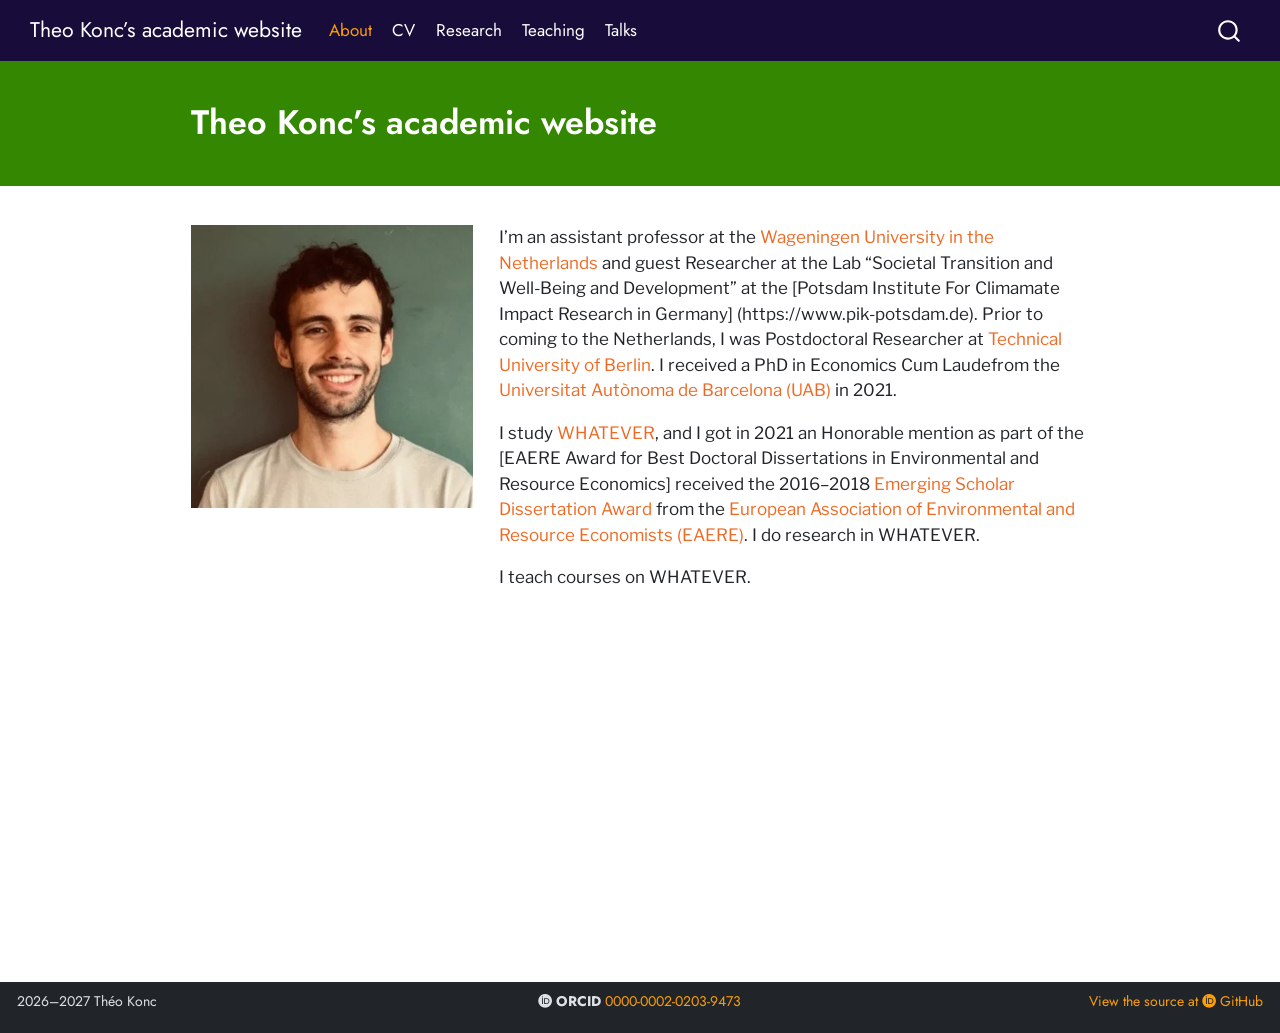
==== index.html @ f2b0ee1e "Built site for gh-pages" ====
<!DOCTYPE html>
<html xmlns="http://www.w3.org/1999/xhtml" lang="en" xml:lang="en"><head>

<meta charset="utf-8">
<meta name="generator" content="quarto-1.11.9">

<meta name="viewport" content="width=device-width, initial-scale=1.0, user-scalable=yes">

<meta name="author" content="Théo Konc">
<meta name="description" content="Théo Konc is an assistant professor at Wageningen University in the Netherlands, researching Environmental Economics and teaching WHATEVER.">

<title>Théo Konc – Theo Konc's academic website</title>
<style>
/* Default styles provided by pandoc.
** See https://pandoc.org/MANUAL.html#variables-for-html for config info.
*/
span.smallcaps{font-variant: small-caps;}
div.columns{display: flex; gap: 1.5em;}
div.column{flex: auto;}
@media screen {
div.columns{gap: min(4vw, 1.5em);}
div.column{overflow-x: auto;}
}
div.hanging-indent{margin-left: 1.5em; text-indent: -1.5em;}
ul.task-list{list-style: none;}
ul.task-list li input[type="checkbox"] {
  width: 0.8em;
  margin: 0 0.8em 0.2em -1em; /* quarto-specific, see https://github.com/quarto-dev/quarto-cli/issues/4556 */ 
  vertical-align: middle;
}
</style>


<script src="site_libs/quarto-nav/quarto-nav.js"></script>
<script src="site_libs/clipboard/clipboard.min.js"></script>
<script src="site_libs/quarto-search/autocomplete.umd.js"></script>
<script src="site_libs/quarto-search/fuse.min.js"></script>
<script src="site_libs/quarto-search/quarto-search.js"></script>
<meta name="quarto:offset" content="./">
<script src="site_libs/quarto-html/quarto.js" type="module"></script>
<script src="site_libs/quarto-html/tabsets/tabsets.js" type="module"></script>
<script src="site_libs/quarto-html/scrollable-regions/scrollable-regions.js" type="module"></script>
<script src="site_libs/quarto-html/popper.min.js"></script>
<script src="site_libs/quarto-html/tippy.umd.min.js"></script>
<script src="site_libs/quarto-html/anchor.min.js"></script>
<link href="site_libs/quarto-html/tippy.css" rel="stylesheet">
<link href="site_libs/quarto-html/quarto-syntax-highlighting-204e14f15910316c170267f8d0a55226.css" rel="stylesheet" id="quarto-text-highlighting-styles">
<script src="site_libs/bootstrap/bootstrap.min.js"></script>
<link href="site_libs/bootstrap/bootstrap-icons.css" rel="stylesheet">
<link href="site_libs/bootstrap/bootstrap-cdf9e2f05f1eb531ca5c80f5e00f82dd.min.css" rel="stylesheet" append-hash="true" id="quarto-bootstrap" data-mode="light">
<link href="site_libs/quarto-contrib/fontawesome6-6.7.2/all.min.css" rel="stylesheet">
<link href="site_libs/quarto-contrib/fontawesome6-6.7.2/latex-fontsize.css" rel="stylesheet">
<script src="site_libs/quarto-contrib/iconify-3.0.0/iconify-icon.min.js"></script>
<script id="quarto-search-options" type="application/json">{
  "location": "navbar",
  "copy-button": false,
  "collapse-after": 3,
  "panel-placement": "end",
  "type": "overlay",
  "limit": 50,
  "keyboard-shortcut": [
    "f",
    "/",
    "s"
  ],
  "show-item-context": false,
  "language": {
    "search-no-results-text": "No results",
    "search-matching-documents-text": "matching documents",
    "search-copy-link-title": "Copy link to search",
    "search-hide-matches-text": "Hide additional matches",
    "search-more-match-text": "more match in this document",
    "search-more-matches-text": "more matches in this document",
    "search-clear-button-title": "Clear",
    "search-text-placeholder": "",
    "search-detached-cancel-button-title": "Cancel",
    "search-submit-button-title": "Submit",
    "search-label": "Search"
  }
}</script>
<style>

      .quarto-title-block .quarto-title-banner {
        background: #348700;
      }
</style>


</head>

<body class="nav-fixed fullcontent quarto-light"><a id="quarto-skip-link" class="visually-hidden-focusable" href="#quarto-document-content">Skip to main content</a>

<div id="quarto-search-results"></div>
  <header id="quarto-header" class="headroom fixed-top quarto-banner">
    <nav class="navbar navbar-expand-lg " data-bs-theme="dark" aria-label="Site">
      <div class="navbar-container container-fluid">
      <div class="navbar-brand-container mx-auto">
    <a class="navbar-brand" href="./index.html">
    <span class="navbar-title">Theo Konc’s academic website</span>
    </a>
  </div>
          <button class="navbar-toggler" type="button" data-bs-toggle="collapse" data-bs-target="#navbarCollapse" aria-controls="navbarCollapse" aria-expanded="false" aria-label="Toggle navigation" onclick="if (window.quartoToggleHeadroom) { window.quartoToggleHeadroom(); }">
  <span class="navbar-toggler-icon"></span>
</button>
          <div class="collapse navbar-collapse" id="navbarCollapse">
            <ul class="navbar-nav navbar-nav-scroll me-auto">
  <li class="nav-item">
    <a class="nav-link active" href="./index.html" aria-current="page"> 
<span class="menu-text">About</span></a>
  </li>  
  <li class="nav-item">
    <a class="nav-link" href="./cv/index.html"> 
<span class="menu-text">CV</span></a>
  </li>  
  <li class="nav-item">
    <a class="nav-link" href="./research/index.html"> 
<span class="menu-text">Research</span></a>
  </li>  
  <li class="nav-item">
    <a class="nav-link" href="./teaching/index.html"> 
<span class="menu-text">Teaching</span></a>
  </li>  
  <li class="nav-item">
    <a class="nav-link" href="./talks/index.html"> 
<span class="menu-text">Talks</span></a>
  </li>  
</ul>
            <ul class="navbar-nav navbar-nav-scroll ms-auto">
  <li class="nav-item">
    <a class="nav-link" href="mailto:theo.konc@wur.nl" rel="me"> 
<span class="menu-text"><iconify-icon role="img" inline="" icon="bi:envelope" style="font-size: 1.1em;" aria-label="Icon envelope from bi Iconify.design set." title="E-mail"></iconify-icon></span></a>
  </li>  
  <li class="nav-item">
    <a class="nav-link" href="https://github.com/slavko-konc" rel="me"> 
<span class="menu-text"><iconify-icon role="img" inline="" icon="bi:github" style="font-size: 1.1em;" aria-label="Icon github from bi Iconify.design set." title="GitHub"></iconify-icon></span></a>
  </li>  
</ul>
          </div> <!-- /navcollapse -->
            <div class="quarto-navbar-tools">
</div>
            <div id="quarto-search" class="" title="Search"></div>
      </div> <!-- /container-fluid -->
    </nav>
</header>
<!-- content -->
<header id="title-block-header" class="quarto-title-block default home page-columns page-full">
  <div class="quarto-title-banner page-columns page-full">
    <div class="quarto-title column-body">
      <h1 class="title">Theo Konc’s academic website</h1>
                      </div>
  </div>
    
  
  <div class="quarto-title-meta">

      
    
      
    </div>
    
  
  </header><div id="quarto-content" class="quarto-container page-columns page-rows-contents page-layout-article page-navbar">
<!-- sidebar -->
<!-- margin-sidebar -->
    
<!-- main -->
<main class="content quarto-banner-title-block" id="quarto-document-content" tabindex="-1">





<div class="grid">
<div class="g-col-12 g-col-sm-4">
<div class="grid" style="--bs-columns: 5; row-gap: 0;">
  <div class="g-col-1 g-col-sm-0"></div>
  <div class="g-col-3 g-col-sm-5">
    <picture>
      <source media="(min-width: 400px)" srcset="/files/profiles/theo-konc-2020.jpg">
      <img class="img-fluid" src="./files/profiles/theo-konc-2020.jpg" alt="Théo Konc">
    </picture>
  </div>
  <div class="g-col-1 g-col-sm-0"></div>
</div>
</div>
<div class="g-col-12 g-col-sm-8">
<p>I’m an assistant professor at the <a href="https://www.wur.nl/en/">Wageningen University in the Netherlands</a> and guest Researcher at the Lab “Societal Transition and Well-Being and Development” at the [Potsdam Institute For Climamate Impact Research in Germany] (https://www.pik-potsdam.de). Prior to coming to the Netherlands, I was Postdoctoral Researcher at <a href="https://www.tu.berlin/en/">Technical University of Berlin</a>. I received a PhD in Economics Cum Laudefrom the <a href="https://www.uab.cat/web/universitat-autonoma-de-barcelona-1345467954774.html">Universitat Autònoma de Barcelona (UAB)</a> in 2021.</p>
<p>I study <a href="">WHATEVER</a>, and I got in 2021 an Honorable mention as part of the [EAERE Award for Best Doctoral Dissertations in Environmental and Resource Economics] received the 2016–2018 <a href="https://www.eaere.org/best-european-doctoral-dissertation-award/">Emerging Scholar Dissertation Award</a> from the <a href="https://www.eaere.org/">European Association of Environmental and Resource Economists (EAERE)</a>. I do research in WHATEVER.</p>
<p>I teach courses on WHATEVER.</p>
</div>
</div>
<!-- This is a Quarto website.
To learn more about Quarto websites visit <https://quarto.org/docs/websites>.  -->



</main> <!-- /main -->
<script id="quarto-html-after-body" type="application/javascript">
  window.document.addEventListener("DOMContentLoaded", function (event) {
    const icon = "";
    const anchorJS = new window.AnchorJS();
    anchorJS.options = {
      placement: 'right',
      icon: icon
    };
    anchorJS.add('.anchored');
    const isCodeAnnotation = (el) => {
      for (const clz of el.classList) {
        if (clz.startsWith('code-annotation-')) {                     
          return true;
        }
      }
      return false;
    }
    const onCopySuccess = function(e) {
      // button target
      const button = e.trigger;
      // don't keep focus
      button.blur();
      // flash "checked"
      button.classList.add('code-copy-button-checked');
      var currentTitle = button.getAttribute("title");
      button.setAttribute("title", "Copied!");
      let tooltip;
      if (window.bootstrap) {
        button.setAttribute("data-bs-toggle", "tooltip");
        button.setAttribute("data-bs-placement", "left");
        button.setAttribute("data-bs-title", "Copied!");
        tooltip = new bootstrap.Tooltip(button, 
          { trigger: "manual", 
            customClass: "code-copy-button-tooltip",
            offset: [0, -8]});
        tooltip.show();    
      }
      setTimeout(function() {
        if (tooltip) {
          tooltip.hide();
          button.removeAttribute("data-bs-title");
          button.removeAttribute("data-bs-toggle");
          button.removeAttribute("data-bs-placement");
        }
        button.setAttribute("title", currentTitle);
        button.classList.remove('code-copy-button-checked');
      }, 1000);
      // clear code selection
      e.clearSelection();
    }
    const getTextToCopy = function(trigger) {
      const outerScaffold = trigger.parentElement.cloneNode(true);
      const codeEl = outerScaffold.querySelector('code');
      for (const childEl of codeEl.children) {
        if (isCodeAnnotation(childEl)) {
          childEl.remove();
        }
      }
      return codeEl.innerText;
    }
    const clipboard = new window.ClipboardJS('.code-copy-button:not([data-in-quarto-modal])', {
      text: getTextToCopy
    });
    clipboard.on('success', onCopySuccess);
    if (window.document.getElementById('quarto-embedded-source-code-modal')) {
      const clipboardModal = new window.ClipboardJS('.code-copy-button[data-in-quarto-modal]', {
        text: getTextToCopy,
        container: window.document.getElementById('quarto-embedded-source-code-modal')
      });
      clipboardModal.on('success', onCopySuccess);
    }
      var localhostRegex = new RegExp(/^(?:http|https):\/\/localhost\:?[0-9]*\//);
      var mailtoRegex = new RegExp(/^mailto:/);
        var filterRegex = new RegExp("https:\/\/theo\.konc\.fr");
      var isInternal = (href) => {
          return filterRegex.test(href) || localhostRegex.test(href) || mailtoRegex.test(href);
      }
      // Inspect non-navigation links and adorn them if external
      window.quartoDecorateExternalLinks = function (root) {
     var links = (root || window.document).querySelectorAll('a[href]:not(.nav-link):not(.navbar-brand):not(.toc-action):not(.sidebar-link):not(.sidebar-item-toggle):not(.pagination-link):not(.no-external):not([aria-hidden]):not(.dropdown-item):not(.quarto-navigation-tool):not(.about-link)');
      for (var i=0; i<links.length; i++) {
        const link = links[i];
        if (!isInternal(link.href)) {
          // undo the damage that might have been done by quarto-nav.js in the case of
          // links that we want to consider external
          if (link.dataset.originalHref !== undefined) {
            link.href = link.dataset.originalHref;
          }
          if (!link.classList.contains('no-external-icon')) {
          }
        }
      }
      };
      window.quartoDecorateExternalLinks(window.document);
    // Esc closes the popup (WCAG 1.4.13) and focus leaving both trigger and
    // popup closes it (WCAG 2.4.11); tippy handles neither for interactive popups.
    const hideOnEscAndFocusOut = {
      name: 'hideOnEscAndFocusOut',
      defaultValue: true,
      fn(instance) {
        const dismiss = () => {
          // A show scheduled by the trigger delay would otherwise reopen it
          instance.clearDelayTimeouts();
          instance.hide();
        };
        const onKeyDown = (event) => {
          if (event.key !== 'Escape') {
            return;
          }
          // Keep Esc from also reaching page handlers (e.g. reveal.js overview),
          // except an open reveal.js slide menu, which Esc should close too.
          // The menu handles keys only when its keyboard option is on.
          const menuHandlesEsc = window.Reveal?.getPlugin?.('menu')?.isOpen() &&
            window.Reveal.getConfig().menu?.keyboard !== false;
          if (!menuHandlesEsc) {
            event.stopPropagation();
          }
          if (instance.popper.contains(window.document.activeElement)) {
            // Disabled while refocusing so the focus trigger does not reopen it
            instance.disable();
            instance.reference.focus();
            instance.enable();
          }
          dismiss();
        };
        const onFocusOut = (event) => {
          const target = event.relatedTarget;
          if (target && !instance.reference.contains(target) &&
              !instance.popper.contains(target)) {
            dismiss();
          }
        };
        // On the trigger too: a click trigger (code-annotations: select) has no
        // blur handling. Attached for the instance's lifetime so leaving the
        // trigger also cancels a show still pending on the trigger delay.
        instance.reference.addEventListener('focusout', onFocusOut);
        return {
          onShow() {
            window.document.addEventListener('keydown', onKeyDown, true);
            instance.popper.addEventListener('focusout', onFocusOut);
          },
          onHide() {
            window.document.removeEventListener('keydown', onKeyDown, true);
            instance.popper.removeEventListener('focusout', onFocusOut);
          },
          onDestroy() {
            instance.reference.removeEventListener('focusout', onFocusOut);
          },
        };
      },
    };
    function tippyHover(el, contentFn, onTriggerFn, onUntriggerFn) {
      const config = {
        allowHTML: true,
        maxWidth: 500,
        delay: 100,
        arrow: false,
        appendTo: function(el) {
            return el.parentElement;
        },
        interactive: true,
        interactiveBorder: 10,
        theme: 'quarto',
        placement: 'bottom-start',
        plugins: [hideOnEscAndFocusOut],
      };
      if (contentFn) {
        config.content = contentFn;
      }
      if (onTriggerFn) {
        config.onTrigger = onTriggerFn;
      }
      if (onUntriggerFn) {
        config.onUntrigger = onUntriggerFn;
      }
      window.tippy(el, config); 
    }
    const noterefs = window.document.querySelectorAll('a[role="doc-noteref"]');
    for (var i=0; i<noterefs.length; i++) {
      const ref = noterefs[i];
      tippyHover(ref, function() {
        // use id or data attribute instead here
        let href = ref.getAttribute('data-footnote-href') || ref.getAttribute('href');
        try { href = new URL(href).hash; } catch {}
        const id = href.replace(/^#\/?/, "");
        const note = window.document.getElementById(id);
        if (note) {
          return note.innerHTML;
        } else {
          return "";
        }
      });
    }
    const xrefs = window.document.querySelectorAll('a.quarto-xref');
    const processXRef = (id, note) => {
      // Strip column container classes
      const stripColumnClz = (el) => {
        el.classList.remove("page-full", "page-columns");
        if (el.children) {
          for (const child of el.children) {
            stripColumnClz(child);
          }
        }
      }
      stripColumnClz(note)
      if (id === null || id.startsWith('sec-')) {
        // Special case sections, only their first couple elements
        const container = document.createElement("div");
        if (note.children && note.children.length > 2) {
          container.appendChild(note.children[0].cloneNode(true));
          for (let i = 1; i < note.children.length; i++) {
            const child = note.children[i];
            if (child.tagName === "P" && child.innerText === "") {
              continue;
            } else {
              container.appendChild(child.cloneNode(true));
              break;
            }
          }
          if (window.Quarto?.typesetMath) {
            window.Quarto.typesetMath(container);
          }
          return container.innerHTML
        } else {
          if (window.Quarto?.typesetMath) {
            window.Quarto.typesetMath(note);
          }
          return note.innerHTML;
        }
      } else {
        // Remove any anchor links if they are present
        const anchorLink = note.querySelector('a.anchorjs-link');
        if (anchorLink) {
          anchorLink.remove();
        }
        if (window.Quarto?.typesetMath) {
          window.Quarto.typesetMath(note);
        }
        if (note.classList.contains("callout")) {
          return note.outerHTML;
        } else {
          return note.innerHTML;
        }
      }
    }
    for (var i=0; i<xrefs.length; i++) {
      const xref = xrefs[i];
      tippyHover(xref, undefined, function(instance) {
        instance.disable();
        let url = xref.getAttribute('href');
        let hash = undefined; 
        if (url.startsWith('#')) {
          hash = url;
        } else {
          try { hash = new URL(url).hash; } catch {}
        }
        if (hash) {
          const id = hash.replace(/^#\/?/, "");
          const note = window.document.getElementById(id);
          if (note !== null) {
            try {
              const html = processXRef(id, note.cloneNode(true));
              instance.setContent(html);
            } finally {
              instance.enable();
              instance.show();
            }
          } else {
            // See if we can fetch this
            fetch(url.split('#')[0])
            .then(res => res.text())
            .then(html => {
              const parser = new DOMParser();
              const htmlDoc = parser.parseFromString(html, "text/html");
              const note = htmlDoc.getElementById(id);
              if (note !== null) {
                const html = processXRef(id, note);
                instance.setContent(html);
              } 
            }).finally(() => {
              instance.enable();
              instance.show();
            });
          }
        } else {
          // See if we can fetch a full url (with no hash to target)
          // This is a special case and we should probably do some content thinning / targeting
          fetch(url)
          .then(res => res.text())
          .then(html => {
            const parser = new DOMParser();
            const htmlDoc = parser.parseFromString(html, "text/html");
            const note = htmlDoc.querySelector('main.content');
            if (note !== null) {
              // This should only happen for chapter cross references
              // (since there is no id in the URL)
              // remove the first header
              if (note.children.length > 0 && note.children[0].tagName === "HEADER") {
                note.children[0].remove();
              }
              const html = processXRef(null, note);
              instance.setContent(html);
            } 
          }).finally(() => {
            instance.enable();
            instance.show();
          });
        }
      }, function(instance) {
      });
    }
        let selectedAnnoteEl;
        const selectorForAnnotation = ( cell, annotation) => {
          let cellAttr = 'data-code-cell="' + cell + '"';
          let lineAttr = 'data-code-annotation="' +  annotation + '"';
          const selector = 'span[' + cellAttr + '][' + lineAttr + ']';
          return selector;
        }
        const selectCodeLines = (annoteEl) => {
          const doc = window.document;
          const targetCell = annoteEl.getAttribute("data-target-cell");
          const targetAnnotation = annoteEl.getAttribute("data-target-annotation");
          const annoteSpan = window.document.querySelector(selectorForAnnotation(targetCell, targetAnnotation));
          const lines = annoteSpan.getAttribute("data-code-lines").split(",");
          const lineIds = lines.map((line) => {
            return targetCell + "-" + line;
          })
          // Each band is positioned against its own containing block, which is
          // not the offsetParent of the lines, so place it from client rects.
          const placeBand = (band, firstEl, lastEl, codeBlock) => {
            const container = band.offsetParent;
            if (container === null) {
              return;
            }
            const containerRect = container.getBoundingClientRect();
            // Reveal.js scales slides with a transform, so convert client
            // pixels back to the CSS pixels of the container.
            const scale = containerRect.height / container.offsetHeight || 1;
            const firstRect = firstEl.getBoundingClientRect();
            const lastRect = lastEl.getBoundingClientRect();
            const top = (firstRect.top - containerRect.top) / scale - container.clientTop + container.scrollTop;
            const height = (lastRect.bottom - firstRect.top) / scale;
            band.style.top = top - 2 + "px";
            band.style.height = height + 4 + "px";
            if (codeBlock) {
              // Without the copy button wrapper, the containing block is wider
              // than the code block, so span the code block explicitly.
              const blockRect = codeBlock.getBoundingClientRect();
              band.style.left = (blockRect.left - containerRect.left) / scale - container.clientLeft + container.scrollLeft + "px";
              band.style.width = blockRect.width / scale + "px";
            }
          };
          if (lineIds.length > 0) {
            const el = window.document.getElementById(lineIds[0]);
            const lastEl = window.document.getElementById(lineIds[lineIds.length - 1]);
            const parent = el.parentElement.parentElement;
            // cook up a div (if necessary) and position it
            let div = window.document.getElementById("code-annotation-line-highlight");
            if (div === null) {
              div = window.document.createElement("div");
              div.setAttribute("id", "code-annotation-line-highlight");
              div.style.position = 'absolute';
              parent.appendChild(div);
            }
            placeBand(div, el, lastEl, parent.closest("div.sourceCode") || parent);
            let gutterDiv = window.document.getElementById("code-annotation-line-highlight-gutter");
            if (gutterDiv === null) {
              gutterDiv = window.document.createElement("div");
              gutterDiv.setAttribute("id", "code-annotation-line-highlight-gutter");
              gutterDiv.style.position = 'absolute';
              const codeCell = window.document.getElementById(targetCell);
              const gutter = codeCell.querySelector('.code-annotation-gutter');
              gutter.appendChild(gutterDiv);
            }
            placeBand(gutterDiv, el, lastEl);
            selectedAnnoteEl = annoteEl;
          }
        };
        const unselectCodeLines = () => {
          const elementsIds = ["code-annotation-line-highlight", "code-annotation-line-highlight-gutter"];
          elementsIds.forEach((elId) => {
            const div = window.document.getElementById(elId);
            if (div) {
              div.remove();
            }
          });
          selectedAnnoteEl = undefined;
        };
          // Handle positioning of the toggle
      window.addEventListener(
        "resize",
        throttle(() => {
          elRect = undefined;
          if (selectedAnnoteEl) {
            selectCodeLines(selectedAnnoteEl);
          }
        }, 10)
      );
      function throttle(fn, ms) {
      let throttle = false;
      let timer;
        return (...args) => {
          if(!throttle) { // first call gets through
              fn.apply(this, args);
              throttle = true;
          } else { // all the others get throttled
              if(timer) clearTimeout(timer); // cancel #2
              timer = setTimeout(() => {
                fn.apply(this, args);
                timer = throttle = false;
              }, ms);
          }
        };
      }
        // Attach click handler to the DT
        const annoteDls = window.document.querySelectorAll('dt[data-target-cell]');
        for (const annoteDlNode of annoteDls) {
          annoteDlNode.addEventListener('click', (event) => {
            const clickedEl = event.target;
            if (clickedEl !== selectedAnnoteEl) {
              unselectCodeLines();
              const activeEl = window.document.querySelector('dt[data-target-cell].code-annotation-active');
              if (activeEl) {
                activeEl.classList.remove('code-annotation-active');
              }
              selectCodeLines(clickedEl);
              clickedEl.classList.add('code-annotation-active');
            } else {
              // Unselect the line
              unselectCodeLines();
              clickedEl.classList.remove('code-annotation-active');
            }
          });
        }
    const findCites = (el) => {
      const parentEl = el.parentElement;
      if (parentEl) {
        const cites = parentEl.dataset.cites;
        if (cites) {
          return {
            el,
            cites: cites.split(' ')
          };
        } else {
          return findCites(el.parentElement)
        }
      } else {
        return undefined;
      }
    };
    var bibliorefs = window.document.querySelectorAll('a[role="doc-biblioref"]');
    for (var i=0; i<bibliorefs.length; i++) {
      const ref = bibliorefs[i];
      const citeInfo = findCites(ref);
      if (citeInfo) {
        tippyHover(citeInfo.el, function() {
          var popup = window.document.createElement('div');
          citeInfo.cites.forEach(function(cite) {
            var citeDiv = window.document.createElement('div');
            citeDiv.classList.add('hanging-indent');
            citeDiv.classList.add('csl-entry');
            var biblioDiv = window.document.getElementById('ref-' + cite);
            if (biblioDiv) {
              citeDiv.innerHTML = biblioDiv.innerHTML;
            }
            popup.appendChild(citeDiv);
          });
          return popup.innerHTML;
        });
      }
    }
  });
  </script>
  <script type="application/javascript">
  window.quartoScrollableRegionsLabels = {"code":"Scrollable code","output":"Scrollable output"};
  </script>
</div> <!-- /content -->
<footer class="footer">
  <div class="nav-footer">
    <div class="nav-footer-left">
<p><span class="faux-block"> 2026–2027 Théo Konc</span></p>
</div>   
    <div class="nav-footer-center">
<p><span class="faux-block"> <i class="fa-brands fa-orcid" aria-label="orcid"></i> <strong>ORCID</strong> <a href="https://orcid.org/0000-0002-0203-9473">0000-0002-0203-9473</a></span></p>
</div>
    <div class="nav-footer-right">
<p><span class="faux-block"><a href="https://github.com/slavko-konc/the-konc-academic-ws">View the source at <i class="fa-brands fa-orcid" aria-label="orcid"></i> GitHub</a></span></p>
</div>
  </div>
</footer>




</body></html>
---- site_libs/quarto-html/tippy.css ----
.tippy-box[data-animation=fade][data-state=hidden]{opacity:0}[data-tippy-root]{max-width:calc(100vw - 10px)}.tippy-box{position:relative;background-color:#333;color:#fff;border-radius:4px;font-size:14px;line-height:1.4;white-space:normal;outline:0;transition-property:transform,visibility,opacity}.tippy-box[data-placement^=top]>.tippy-arrow{bottom:0}.tippy-box[data-placement^=top]>.tippy-arrow:before{bottom:-7px;left:0;border-width:8px 8px 0;border-top-color:initial;transform-origin:center top}.tippy-box[data-placement^=bottom]>.tippy-arrow{top:0}.tippy-box[data-placement^=bottom]>.tippy-arrow:before{top:-7px;left:0;border-width:0 8px 8px;border-bottom-color:initial;transform-origin:center bottom}.tippy-box[data-placement^=left]>.tippy-arrow{right:0}.tippy-box[data-placement^=left]>.tippy-arrow:before{border-width:8px 0 8px 8px;border-left-color:initial;right:-7px;transform-origin:center left}.tippy-box[data-placement^=right]>.tippy-arrow{left:0}.tippy-box[data-placement^=right]>.tippy-arrow:before{left:-7px;border-width:8px 8px 8px 0;border-right-color:initial;transform-origin:center right}.tippy-box[data-inertia][data-state=visible]{transition-timing-function:cubic-bezier(.54,1.5,.38,1.11)}.tippy-arrow{width:16px;height:16px;color:#333}.tippy-arrow:before{content:"";position:absolute;border-color:transparent;border-style:solid}.tippy-content{position:relative;padding:5px 9px;z-index:1}
---- site_libs/quarto-html/quarto-syntax-highlighting-204e14f15910316c170267f8d0a55226.css ----
/* quarto syntax highlight colors */
:root {
  --quarto-hl-al-color: #ff5555;
  --quarto-hl-an-color: #75715e;
  --quarto-hl-at-color: #f92672;
  --quarto-hl-bn-color: #ae81ff;
  --quarto-hl-bu-color: #66D9EF;
  --quarto-hl-ch-color: #e6db74;
  --quarto-hl-co-color: #75715e;
  --quarto-hl-cv-color: #75715e;
  --quarto-hl-cn-color: #ae81ff;
  --quarto-hl-cf-color: #f92672;
  --quarto-hl-dt-color: #66d9ef;
  --quarto-hl-dv-color: #ae81ff;
  --quarto-hl-do-color: #75715e;
  --quarto-hl-er-color: #ff5555;
  --quarto-hl-ex-color: #a6e22e;
  --quarto-hl-fl-color: #ae81ff;
  --quarto-hl-fu-color: #a6e22e;
  --quarto-hl-im-color: #f92672;
  --quarto-hl-in-color: #f1fa8c;
  --quarto-hl-kw-color: #f92672;
  --quarto-hl-op-color: #f8f8f2;
  --quarto-hl-pp-color: #f92672;
  --quarto-hl-re-color: #75715e;
  --quarto-hl-sc-color: #ae81ff;
  --quarto-hl-ss-color: #e6db74;
  --quarto-hl-st-color: #e6db74;
  --quarto-hl-va-color: #f8f8f2;
  --quarto-hl-vs-color: #e6db74;
  --quarto-hl-wa-color: #ff5555;
}

/* other quarto variables */
:root {
  --quarto-font-monospace: SFMono-Regular, Menlo, Monaco, Consolas, "Liberation Mono", "Courier New", monospace;
}

/* syntax highlight based on Pandoc's rules */
pre > code.sourceCode > span {
  color: #f8f8f2;
}

code.sourceCode > span {
  color: #f8f8f2;
}

div.sourceCode,
div.sourceCode pre.sourceCode {
  color: #f8f8f2;
}

/* Normal */
code span {
  color: #f8f8f2;
}

/* Alert */
code span.al {
  font-weight: bold;
  color: #ff5555;
}

/* Annotation */
code span.an {
  color: #75715e;
}

/* Attribute */
code span.at {
  color: #f92672;
}

/* BaseN */
code span.bn {
  color: #ae81ff;
}

/* BuiltIn */
code span.bu {
  color: #66D9EF;
}

/* ControlFlow */
code span.cf {
  color: #f92672;
}

/* Char */
code span.ch {
  color: #e6db74;
}

/* Constant */
code span.cn {
  color: #ae81ff;
}

/* Comment */
code span.co {
  color: #75715e;
}

/* CommentVar */
code span.cv {
  color: #75715e;
}

/* Documentation */
code span.do {
  color: #75715e;
}

/* DataType */
code span.dt {
  font-style: italic;
  color: #66d9ef;
}

/* DecVal */
code span.dv {
  color: #ae81ff;
}

/* Error */
code span.er {
  color: #ff5555;
  text-decoration: underline;
}

/* Extension */
code span.ex {
  font-weight: bold;
  color: #a6e22e;
}

/* Float */
code span.fl {
  color: #ae81ff;
}

/* Function */
code span.fu {
  color: #a6e22e;
}

/* Import */
code span.im {
  color: #f92672;
}

/* Information */
code span.in {
  color: #f1fa8c;
}

/* Keyword */
code span.kw {
  color: #f92672;
}

/* Operator */
code span.op {
  color: #f8f8f2;
}

/* Preprocessor */
code span.pp {
  color: #f92672;
}

/* RegionMarker */
code span.re {
  color: #75715e;
}

/* SpecialChar */
code span.sc {
  color: #ae81ff;
}

/* SpecialString */
code span.ss {
  color: #e6db74;
}

/* String */
code span.st {
  color: #e6db74;
}

/* Variable */
code span.va {
  color: #f8f8f2;
}

/* VerbatimString */
code span.vs {
  color: #e6db74;
}

/* Warning */
code span.wa {
  color: #ff5555;
}

.prevent-inlining {
  content: "</";
}

/*# sourceMappingURL=cdf2c8f5a236426095cd33115c960726.css.map */
---- site_libs/quarto-contrib/fontawesome6-6.7.2/latex-fontsize.css ----
.fa-tiny {
  font-size: 0.5em;
}
.fa-scriptsize {
  font-size: 0.7em;
}
.fa-footnotesize {
  font-size: 0.8em;
}
.fa-small {
  font-size: 0.9em;
}
.fa-normalsize {
  font-size: 1em;
}
.fa-large {
  font-size: 1.2em;
}
.fa-Large {
  font-size: 1.5em;
}
.fa-LARGE {
  font-size: 1.75em;
}
.fa-huge {
  font-size: 2em;
}
.fa-Huge {
  font-size: 2.5em;
}
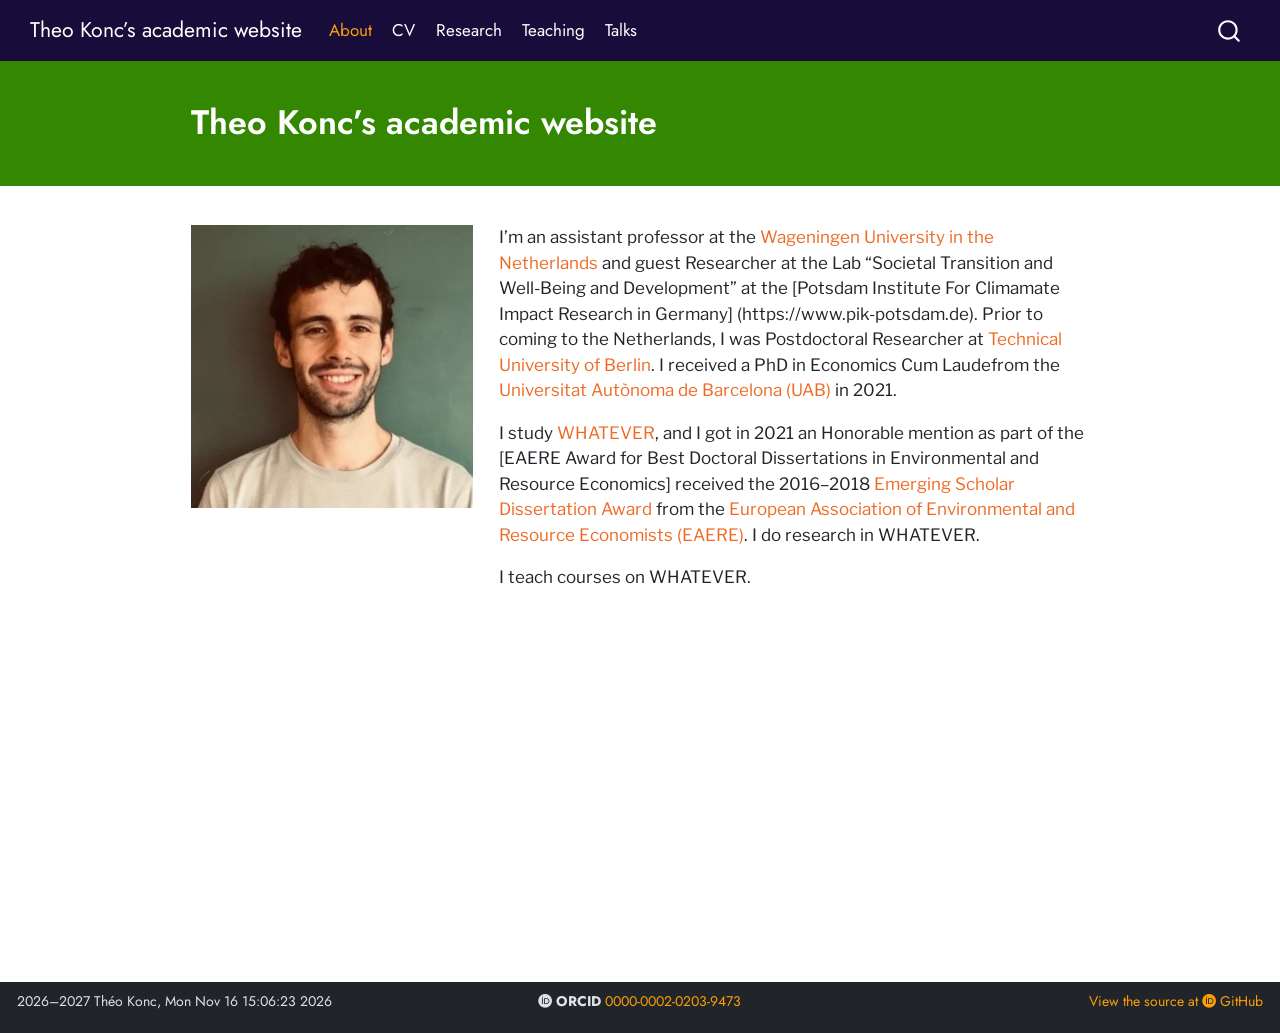
==== commit 5ea72196: "Built site for gh-pages" ====
--- a/index.html
+++ b/index.html
@@ -176,7 +176,8 @@
   <div class="g-col-1 g-col-sm-0"></div>
   <div class="g-col-3 g-col-sm-5">
     <picture>
-      <source media="(min-width: 400px)" srcset="/files/profiles/theo-konc-2020.jpg">
+      <!-- <source media="(min-width: 800px)" srcset="/files/profiles/theo-konc-2020.jpg"> -->
+      <source srcset="/files/profiles/theo-konc-2020.jpg">
       <img class="img-fluid" src="./files/profiles/theo-konc-2020.jpg" alt="Théo Konc">
     </picture>
   </div>
@@ -675,7 +676,7 @@
 <footer class="footer">
   <div class="nav-footer">
     <div class="nav-footer-left">
-<p><span class="faux-block"> 2026–2027 Théo Konc</span></p>
+<p><span class="faux-block"> 2026–2027 Théo Konc, Mon Nov 16 15:06:23 2026</span></p>
 </div>   
     <div class="nav-footer-center">
 <p><span class="faux-block"> <i class="fa-brands fa-orcid" aria-label="orcid"></i> <strong>ORCID</strong> <a href="https://orcid.org/0000-0002-0203-9473">0000-0002-0203-9473</a></span></p>
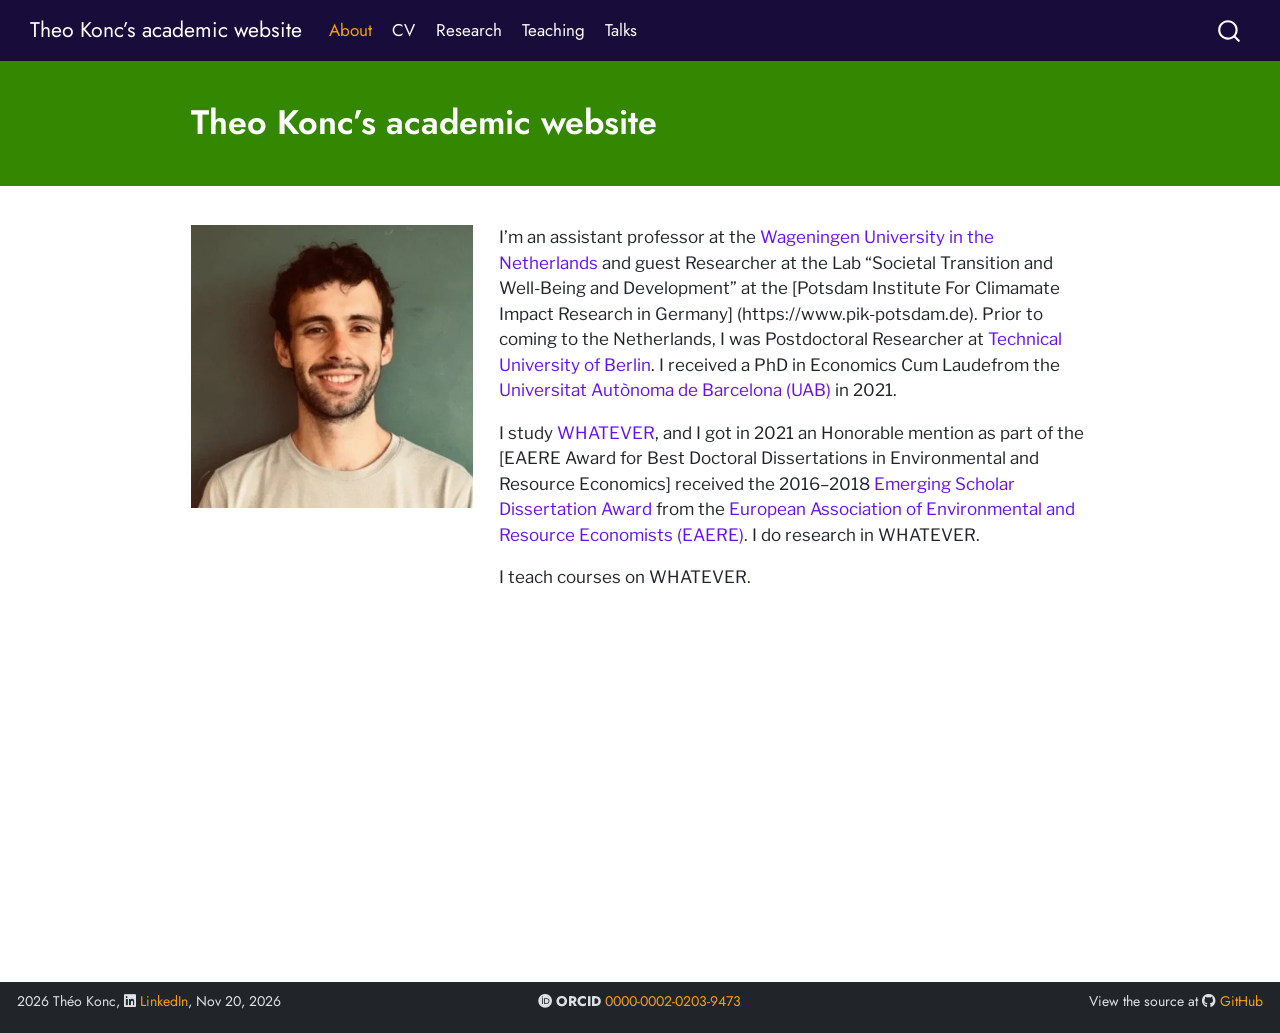
==== commit 4fd95555: "Built site for gh-pages" ====
--- a/index.html
+++ b/index.html
@@ -37,6 +37,7 @@
 <script src="site_libs/quarto-search/fuse.min.js"></script>
 <script src="site_libs/quarto-search/quarto-search.js"></script>
 <meta name="quarto:offset" content="./">
+<link href=".//files/img/favicon.png" rel="icon" type="image/png">
 <script src="site_libs/quarto-html/quarto.js" type="module"></script>
 <script src="site_libs/quarto-html/tabsets/tabsets.js" type="module"></script>
 <script src="site_libs/quarto-html/scrollable-regions/scrollable-regions.js" type="module"></script>
@@ -47,7 +48,7 @@
 <link href="site_libs/quarto-html/quarto-syntax-highlighting-204e14f15910316c170267f8d0a55226.css" rel="stylesheet" id="quarto-text-highlighting-styles">
 <script src="site_libs/bootstrap/bootstrap.min.js"></script>
 <link href="site_libs/bootstrap/bootstrap-icons.css" rel="stylesheet">
-<link href="site_libs/bootstrap/bootstrap-cdf9e2f05f1eb531ca5c80f5e00f82dd.min.css" rel="stylesheet" append-hash="true" id="quarto-bootstrap" data-mode="light">
+<link href="site_libs/bootstrap/bootstrap-2c867029dbedcfeedbb68904ce26a0b1.min.css" rel="stylesheet" append-hash="true" id="quarto-bootstrap" data-mode="light">
 <link href="site_libs/quarto-contrib/fontawesome6-6.7.2/all.min.css" rel="stylesheet">
 <link href="site_libs/quarto-contrib/fontawesome6-6.7.2/latex-fontsize.css" rel="stylesheet">
 <script src="site_libs/quarto-contrib/iconify-3.0.0/iconify-icon.min.js"></script>
@@ -171,20 +172,16 @@
 
 
 <div class="grid">
-<div class="g-col-12 g-col-sm-4">
-<div class="grid" style="--bs-columns: 5; row-gap: 0;">
-  <div class="g-col-1 g-col-sm-0"></div>
-  <div class="g-col-3 g-col-sm-5">
+<div class="g-col-4">
+<div>
     <picture>
       <!-- <source media="(min-width: 800px)" srcset="/files/profiles/theo-konc-2020.jpg"> -->
       <source srcset="/files/profiles/theo-konc-2020.jpg">
       <img class="img-fluid" src="./files/profiles/theo-konc-2020.jpg" alt="Théo Konc">
     </picture>
-  </div>
-  <div class="g-col-1 g-col-sm-0"></div>
 </div>
 </div>
-<div class="g-col-12 g-col-sm-8">
+<div class="g-col-8">
 <p>I’m an assistant professor at the <a href="https://www.wur.nl/en/">Wageningen University in the Netherlands</a> and guest Researcher at the Lab “Societal Transition and Well-Being and Development” at the [Potsdam Institute For Climamate Impact Research in Germany] (https://www.pik-potsdam.de). Prior to coming to the Netherlands, I was Postdoctoral Researcher at <a href="https://www.tu.berlin/en/">Technical University of Berlin</a>. I received a PhD in Economics Cum Laudefrom the <a href="https://www.uab.cat/web/universitat-autonoma-de-barcelona-1345467954774.html">Universitat Autònoma de Barcelona (UAB)</a> in 2021.</p>
 <p>I study <a href="">WHATEVER</a>, and I got in 2021 an Honorable mention as part of the [EAERE Award for Best Doctoral Dissertations in Environmental and Resource Economics] received the 2016–2018 <a href="https://www.eaere.org/best-european-doctoral-dissertation-award/">Emerging Scholar Dissertation Award</a> from the <a href="https://www.eaere.org/">European Association of Environmental and Resource Economists (EAERE)</a>. I do research in WHATEVER.</p>
 <p>I teach courses on WHATEVER.</p>
@@ -676,13 +673,13 @@
 <footer class="footer">
   <div class="nav-footer">
     <div class="nav-footer-left">
-<p><span class="faux-block"> 2026–2027 Théo Konc, Mon Nov 16 15:06:23 2026</span></p>
+<p><span class="faux-block"> 2026 Théo Konc, <i class="fa-brands fa-linkedin" aria-label="linkedin"></i> <a href="https://nl.linkedin.com/in/théo-konc-37b3108b" target="_blank">LinkedIn</a>, Nov 20, 2026 </span></p>
 </div>   
     <div class="nav-footer-center">
 <p><span class="faux-block"> <i class="fa-brands fa-orcid" aria-label="orcid"></i> <strong>ORCID</strong> <a href="https://orcid.org/0000-0002-0203-9473">0000-0002-0203-9473</a></span></p>
 </div>
     <div class="nav-footer-right">
-<p><span class="faux-block"><a href="https://github.com/slavko-konc/the-konc-academic-ws">View the source at <i class="fa-brands fa-orcid" aria-label="orcid"></i> GitHub</a></span></p>
+<p><span class="faux-block">View the source at <i class="fa-brands fa-github" aria-label="github"></i> <a href="https://github.com/slavko-konc/the-konc-academic-ws">GitHub</a></span></p>
 </div>
   </div>
 </footer>
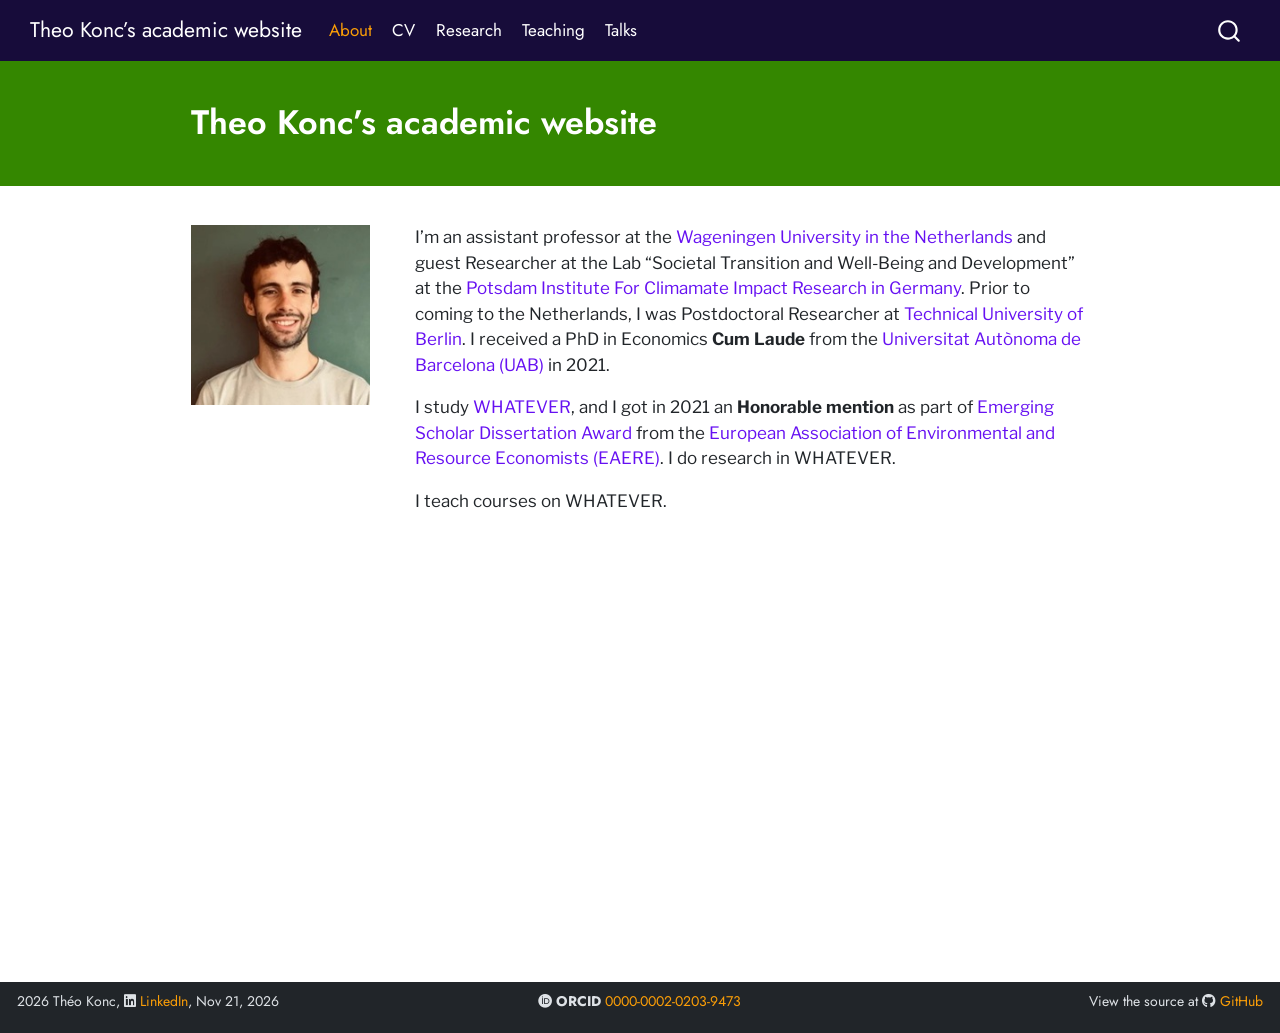
==== commit 613330e1: "Built site for gh-pages" ====
--- a/index.html
+++ b/index.html
@@ -48,7 +48,7 @@
 <link href="site_libs/quarto-html/quarto-syntax-highlighting-204e14f15910316c170267f8d0a55226.css" rel="stylesheet" id="quarto-text-highlighting-styles">
 <script src="site_libs/bootstrap/bootstrap.min.js"></script>
 <link href="site_libs/bootstrap/bootstrap-icons.css" rel="stylesheet">
-<link href="site_libs/bootstrap/bootstrap-2c867029dbedcfeedbb68904ce26a0b1.min.css" rel="stylesheet" append-hash="true" id="quarto-bootstrap" data-mode="light">
+<link href="site_libs/bootstrap/bootstrap-a6ad4c4a9c0d0f7c226f790ea9b3074a.min.css" rel="stylesheet" append-hash="true" id="quarto-bootstrap" data-mode="light">
 <link href="site_libs/quarto-contrib/fontawesome6-6.7.2/all.min.css" rel="stylesheet">
 <link href="site_libs/quarto-contrib/fontawesome6-6.7.2/latex-fontsize.css" rel="stylesheet">
 <script src="site_libs/quarto-contrib/iconify-3.0.0/iconify-icon.min.js"></script>
@@ -171,19 +171,14 @@
 
 
 
-<div class="grid">
-<div class="g-col-4">
-<div>
-    <picture>
-      <!-- <source media="(min-width: 800px)" srcset="/files/profiles/theo-konc-2020.jpg"> -->
-      <source srcset="/files/profiles/theo-konc-2020.jpg">
-      <img class="img-fluid" src="./files/profiles/theo-konc-2020.jpg" alt="Théo Konc">
-    </picture>
-</div>
-</div>
-<div class="g-col-8">
-<p>I’m an assistant professor at the <a href="https://www.wur.nl/en/">Wageningen University in the Netherlands</a> and guest Researcher at the Lab “Societal Transition and Well-Being and Development” at the [Potsdam Institute For Climamate Impact Research in Germany] (https://www.pik-potsdam.de). Prior to coming to the Netherlands, I was Postdoctoral Researcher at <a href="https://www.tu.berlin/en/">Technical University of Berlin</a>. I received a PhD in Economics Cum Laudefrom the <a href="https://www.uab.cat/web/universitat-autonoma-de-barcelona-1345467954774.html">Universitat Autònoma de Barcelona (UAB)</a> in 2021.</p>
-<p>I study <a href="">WHATEVER</a>, and I got in 2021 an Honorable mention as part of the [EAERE Award for Best Doctoral Dissertations in Environmental and Resource Economics] received the 2016–2018 <a href="https://www.eaere.org/best-european-doctoral-dissertation-award/">Emerging Scholar Dissertation Award</a> from the <a href="https://www.eaere.org/">European Association of Environmental and Resource Economists (EAERE)</a>. I do research in WHATEVER.</p>
+<div class="columns">
+<div class="column" style="width:20%;">
+<p><img src="./files/profiles/theo-konc-2020.jpg" class="img-fluid"></p>
+</div><div class="column" style="width:5%;">
+
+</div><div class="column" style="width:75%;">
+<p>I’m an assistant professor at the <a href="https://www.wur.nl/en/">Wageningen University in the Netherlands</a> and guest Researcher at the Lab “Societal Transition and Well-Being and Development” at the <a href="https://www.pik-potsdam.de">Potsdam Institute For Climamate Impact Research in Germany</a>. Prior to coming to the Netherlands, I was Postdoctoral Researcher at <a href="https://www.tu.berlin/en/">Technical University of Berlin</a>. I received a PhD in Economics <strong>Cum Laude</strong> from the <a href="https://www.uab.cat/web/universitat-autonoma-de-barcelona-1345467954774.html">Universitat Autònoma de Barcelona (UAB)</a> in 2021.</p>
+<p>I study <a href="">WHATEVER</a>, and I got in 2021 an <strong>Honorable mention</strong> as part of <a href="https://www.eaere.org/best-european-doctoral-dissertation-award/">Emerging Scholar Dissertation Award</a> from the <a href="https://www.eaere.org/">European Association of Environmental and Resource Economists (EAERE)</a>. I do research in WHATEVER.</p>
 <p>I teach courses on WHATEVER.</p>
 </div>
 </div>
@@ -673,7 +668,7 @@
 <footer class="footer">
   <div class="nav-footer">
     <div class="nav-footer-left">
-<p><span class="faux-block"> 2026 Théo Konc, <i class="fa-brands fa-linkedin" aria-label="linkedin"></i> <a href="https://nl.linkedin.com/in/théo-konc-37b3108b" target="_blank">LinkedIn</a>, Nov 20, 2026 </span></p>
+<p><span class="faux-block"> 2026 Théo Konc, <i class="fa-brands fa-linkedin" aria-label="linkedin"></i> <a href="https://nl.linkedin.com/in/théo-konc-37b3108b" target="_blank">LinkedIn</a>, Nov 21, 2026 </span></p>
 </div>   
     <div class="nav-footer-center">
 <p><span class="faux-block"> <i class="fa-brands fa-orcid" aria-label="orcid"></i> <strong>ORCID</strong> <a href="https://orcid.org/0000-0002-0203-9473">0000-0002-0203-9473</a></span></p>
